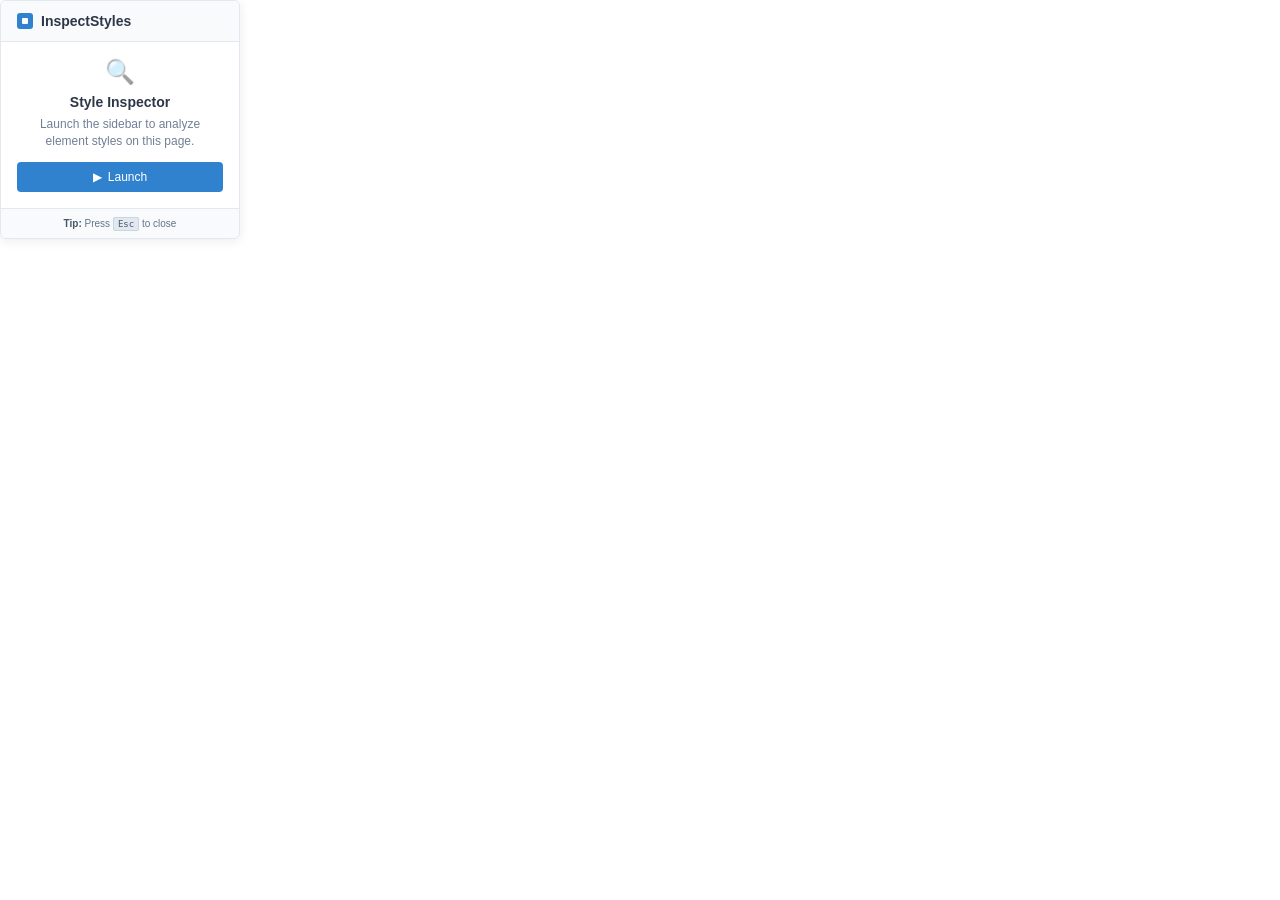
==== popup/popup.html @ 06eac2c9 "Initial commit: InspectStyles browser extension with enhanced features" ====
<!DOCTYPE html>
<html>
  <head>
    <meta charset="utf-8" />
    <link rel="stylesheet" href="popup.css" />
  </head>
  <body>
    <div class="container">
      <header class="header">
        <div class="logo">
          <div class="logo-icon"></div>
          <h1>InspectStyles</h1>
        </div>
      </header>

      <div class="content">
        <div id="instructions" class="instructions">
          <div class="icon">🔍</div>
          <h2>Style Inspector</h2>
          <p>Launch the sidebar to analyze element styles on this page.</p>
          <button id="toggleBtn" class="toggle-btn">
            <span class="btn-icon">▶</span>
            <span class="btn-text">Launch</span>
          </button>
        </div>

        <div id="activeState" class="active-state hidden">
          <div class="status-indicator">
            <div class="pulse"></div>
            <span>Inspector Active</span>
          </div>
          <p>Sidebar is open. Hover elements to preview, click to inspect.</p>
          <button id="deactivateBtn" class="deactivate-btn">
            <span class="btn-icon">⏹</span>
            <span class="btn-text">Close</span>
          </button>
        </div>
      </div>

      <footer class="footer">
        <div class="tip">
          <strong>Tip:</strong> Press <kbd>Esc</kbd> to close
        </div>
      </footer>
    </div>

    <script src="popup.js"></script>
  </body>
</html>
---- popup/popup.css ----
* {
  margin: 0;
  padding: 0;
  box-sizing: border-box;
}

body {
  width: 240px;
  font-family: -apple-system, BlinkMacSystemFont, "Segoe UI", Roboto, sans-serif;
  background: #ffffff;
  color: #333;
  overflow: hidden;
}

.container {
  background: white;
  border-radius: 6px;
  box-shadow: 0 2px 12px rgba(0, 0, 0, 0.08);
  overflow: hidden;
  border: 1px solid #e2e8f0;
}

.header {
  background: #f8fafc;
  padding: 12px 16px;
  border-bottom: 1px solid #e2e8f0;
}

.logo {
  display: flex;
  align-items: center;
  gap: 8px;
}

.logo-icon {
  width: 16px;
  height: 16px;
  background: #3182ce;
  border-radius: 3px;
  display: flex;
  align-items: center;
  justify-content: center;
}

.logo-icon::after {
  content: "";
  width: 6px;
  height: 6px;
  background: white;
  border-radius: 1px;
}

.header h1 {
  font-size: 14px;
  font-weight: 600;
  margin: 0;
  color: #2d3748;
}

.content {
  padding: 16px;
}

.instructions {
  text-align: center;
}

.instructions .icon {
  font-size: 24px;
  margin-bottom: 8px;
  opacity: 0.6;
}

.instructions h2 {
  font-size: 14px;
  font-weight: 600;
  margin-bottom: 6px;
  color: #2d3748;
}

.instructions p {
  color: #718096;
  line-height: 1.4;
  margin-bottom: 12px;
  font-size: 12px;
}

.toggle-btn {
  background: #3182ce;
  color: white;
  border: none;
  padding: 8px 12px;
  border-radius: 4px;
  cursor: pointer;
  font-size: 12px;
  font-weight: 500;
  display: flex;
  align-items: center;
  gap: 6px;
  justify-content: center;
  width: 100%;
  transition: all 0.15s ease;
}

.toggle-btn:hover {
  background: #2c5aa0;
}

.toggle-btn:active {
  background: #2a4d8d;
  transform: translateY(1px);
}

.active-state {
  text-align: center;
  animation: fadeIn 0.2s ease;
}

.active-state.hidden {
  display: none;
}

.status-indicator {
  display: flex;
  align-items: center;
  justify-content: center;
  gap: 6px;
  margin-bottom: 8px;
  padding: 8px;
  background: #f0f9ff;
  border-radius: 4px;
  border: 1px solid #e0f2fe;
}

.pulse {
  width: 6px;
  height: 6px;
  background: #10b981;
  border-radius: 50%;
  animation: pulse 2s infinite;
}

@keyframes pulse {
  0%,
  100% {
    opacity: 1;
    transform: scale(1);
  }
  50% {
    opacity: 0.5;
    transform: scale(1.2);
  }
}

.status-indicator span {
  font-weight: 500;
  color: #0369a1;
  font-size: 11px;
}

.active-state p {
  color: #718096;
  line-height: 1.4;
  margin-bottom: 12px;
  font-size: 11px;
}

.deactivate-btn {
  background: #ef4444;
  color: white;
  border: none;
  padding: 8px 12px;
  border-radius: 4px;
  cursor: pointer;
  font-size: 12px;
  font-weight: 500;
  display: flex;
  align-items: center;
  gap: 6px;
  justify-content: center;
  width: 100%;
  transition: all 0.15s ease;
}

.deactivate-btn:hover {
  background: #dc2626;
}

.deactivate-btn:active {
  background: #b91c1c;
  transform: translateY(1px);
}

.footer {
  background: #f8fafc;
  padding: 8px 12px;
  border-top: 1px solid #e2e8f0;
}

.tip {
  font-size: 10px;
  color: #64748b;
  text-align: center;
  line-height: 1.3;
}

.tip strong {
  color: #475569;
}

kbd {
  background: #e2e8f0;
  border: 1px solid #cbd5e1;
  border-radius: 2px;
  padding: 1px 4px;
  font-size: 9px;
  font-family: monospace;
  color: #475569;
}

@keyframes fadeIn {
  from {
    opacity: 0;
    transform: translateY(5px);
  }
  to {
    opacity: 1;
    transform: translateY(0);
  }
}

.btn-icon {
  font-size: 12px;
}

.btn-text {
  font-size: 12px;
}
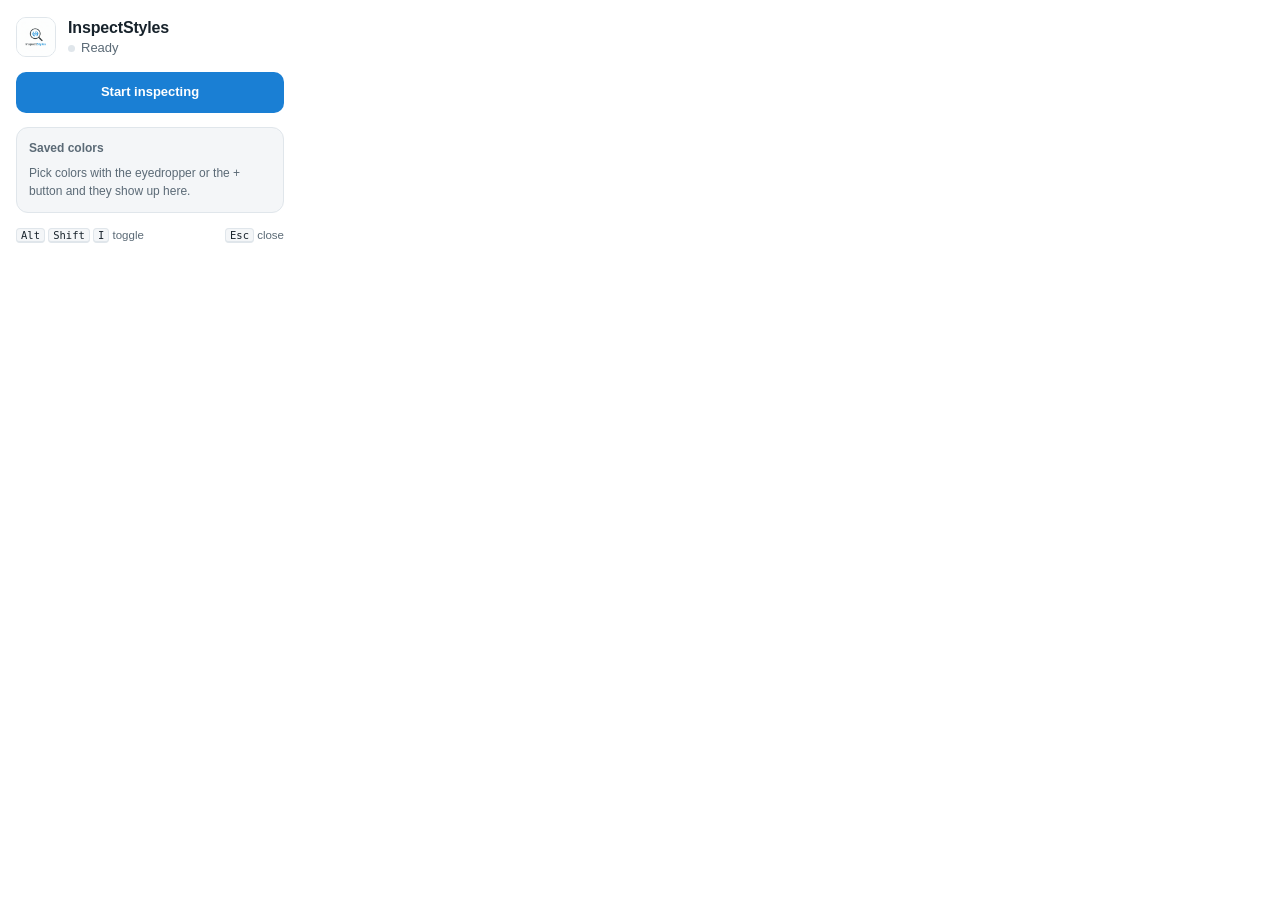
==== commit fa3ee4ff: "Remove sidebar styles and add new website structure with icon and HTML content" ====
--- a/popup/popup.html
+++ b/popup/popup.html
@@ -1,49 +1,38 @@
 <!DOCTYPE html>
-<html>
+<html lang="en">
   <head>
     <meta charset="utf-8" />
+    <meta name="viewport" content="width=device-width, initial-scale=1" />
+    <title>InspectStyles</title>
     <link rel="stylesheet" href="popup.css" />
   </head>
   <body>
-    <div class="container">
-      <header class="header">
-        <div class="logo">
-          <div class="logo-icon"></div>
+    <main class="popup">
+      <header class="top">
+        <img src="../icons/InspectStyles.png" alt="" class="logo" />
+        <div class="titles">
           <h1>InspectStyles</h1>
+          <p id="status" class="status" role="status">Ready</p>
         </div>
       </header>
 
-      <div class="content">
-        <div id="instructions" class="instructions">
-          <div class="icon">🔍</div>
-          <h2>Style Inspector</h2>
-          <p>Launch the sidebar to analyze element styles on this page.</p>
-          <button id="toggleBtn" class="toggle-btn">
-            <span class="btn-icon">▶</span>
-            <span class="btn-text">Launch</span>
-          </button>
+      <button id="toggle" class="launch" type="button">Start inspecting</button>
+      <p id="error" class="error" role="alert" hidden></p>
+
+      <section class="saved" aria-labelledby="saved-title">
+        <div class="saved-head">
+          <h2 id="saved-title">Saved colors</h2>
+          <span id="saved-count" class="count"></span>
         </div>
+        <div id="swatches" class="swatches"></div>
+        <p id="saved-empty" class="hint">Pick colors with the eyedropper or the + button and they show up here.</p>
+      </section>
 
-        <div id="activeState" class="active-state hidden">
-          <div class="status-indicator">
-            <div class="pulse"></div>
-            <span>Inspector Active</span>
-          </div>
-          <p>Sidebar is open. Hover elements to preview, click to inspect.</p>
-          <button id="deactivateBtn" class="deactivate-btn">
-            <span class="btn-icon">⏹</span>
-            <span class="btn-text">Close</span>
-          </button>
-        </div>
-      </div>
-
-      <footer class="footer">
-        <div class="tip">
-          <strong>Tip:</strong> Press <kbd>Esc</kbd> to close
-        </div>
+      <footer class="foot">
+        <span><kbd>Alt</kbd> <kbd>Shift</kbd> <kbd>I</kbd> toggle</span>
+        <span><kbd>Esc</kbd> close</span>
       </footer>
-    </div>
-
+    </main>
     <script src="popup.js"></script>
   </body>
 </html>
--- a/popup/popup.css
+++ b/popup/popup.css
@@ -1,238 +1,77 @@
-* {
-  margin: 0;
-  padding: 0;
-  box-sizing: border-box;
+:root {
+  --bg: #ffffff;
+  --ink: #17222b;
+  --muted: #5b6a76;
+  --line: #e0e6eb;
+  --soft: #f4f6f8;
+  --accent: #1a7fd4;
+  --accent-ink: #ffffff;
+  --live: #14804a;
+  --bad: #c0392b;
+  color-scheme: light dark;
 }
-
-body {
-  width: 240px;
-  font-family: -apple-system, BlinkMacSystemFont, "Segoe UI", Roboto, sans-serif;
-  background: #ffffff;
-  color: #333;
-  overflow: hidden;
-}
-
-.container {
-  background: white;
-  border-radius: 6px;
-  box-shadow: 0 2px 12px rgba(0, 0, 0, 0.08);
-  overflow: hidden;
-  border: 1px solid #e2e8f0;
-}
-
-.header {
-  background: #f8fafc;
-  padding: 12px 16px;
-  border-bottom: 1px solid #e2e8f0;
-}
-
-.logo {
-  display: flex;
-  align-items: center;
-  gap: 8px;
-}
-
-.logo-icon {
-  width: 16px;
-  height: 16px;
-  background: #3182ce;
-  border-radius: 3px;
-  display: flex;
-  align-items: center;
-  justify-content: center;
-}
-
-.logo-icon::after {
-  content: "";
-  width: 6px;
-  height: 6px;
-  background: white;
-  border-radius: 1px;
-}
-
-.header h1 {
-  font-size: 14px;
-  font-weight: 600;
-  margin: 0;
-  color: #2d3748;
-}
-
-.content {
-  padding: 16px;
-}
-
-.instructions {
-  text-align: center;
-}
-
-.instructions .icon {
-  font-size: 24px;
-  margin-bottom: 8px;
-  opacity: 0.6;
-}
-
-.instructions h2 {
-  font-size: 14px;
-  font-weight: 600;
-  margin-bottom: 6px;
-  color: #2d3748;
-}
-
-.instructions p {
-  color: #718096;
-  line-height: 1.4;
-  margin-bottom: 12px;
-  font-size: 12px;
-}
-
-.toggle-btn {
-  background: #3182ce;
-  color: white;
-  border: none;
-  padding: 8px 12px;
-  border-radius: 4px;
-  cursor: pointer;
-  font-size: 12px;
-  font-weight: 500;
-  display: flex;
-  align-items: center;
-  gap: 6px;
-  justify-content: center;
-  width: 100%;
-  transition: all 0.15s ease;
-}
-
-.toggle-btn:hover {
-  background: #2c5aa0;
-}
-
-.toggle-btn:active {
-  background: #2a4d8d;
-  transform: translateY(1px);
-}
-
-.active-state {
-  text-align: center;
-  animation: fadeIn 0.2s ease;
-}
-
-.active-state.hidden {
-  display: none;
-}
-
-.status-indicator {
-  display: flex;
-  align-items: center;
-  justify-content: center;
-  gap: 6px;
-  margin-bottom: 8px;
-  padding: 8px;
-  background: #f0f9ff;
-  border-radius: 4px;
-  border: 1px solid #e0f2fe;
-}
-
-.pulse {
-  width: 6px;
-  height: 6px;
-  background: #10b981;
-  border-radius: 50%;
-  animation: pulse 2s infinite;
-}
-
-@keyframes pulse {
-  0%,
-  100% {
-    opacity: 1;
-    transform: scale(1);
-  }
-  50% {
-    opacity: 0.5;
-    transform: scale(1.2);
+@media (prefers-color-scheme: dark) {
+  :root {
+    --bg: #0f161b;
+    --ink: #e8eef2;
+    --muted: #92a2ae;
+    --line: #26323c;
+    --soft: #172029;
+    --accent: #4aa8f5;
+    --accent-ink: #08121a;
+    --live: #4cc38a;
+    --bad: #ff7b6b;
   }
 }
 
-.status-indicator span {
-  font-weight: 500;
-  color: #0369a1;
-  font-size: 11px;
+* { box-sizing: border-box; margin: 0; }
+
+body {
+  width: 300px;
+  background: var(--bg);
+  color: var(--ink);
+  font: 13px/1.45 -apple-system, BlinkMacSystemFont, "Segoe UI", Roboto, "Helvetica Neue", Arial, sans-serif;
 }
 
-.active-state p {
-  color: #718096;
-  line-height: 1.4;
-  margin-bottom: 12px;
-  font-size: 11px;
+.popup { padding: 16px; display: flex; flex-direction: column; gap: 14px; }
+
+.top { display: flex; align-items: center; gap: 12px; }
+.logo { width: 40px; height: 40px; border-radius: 10px; border: 1px solid var(--line); background: #fff; }
+h1 { font-size: 16px; font-weight: 650; letter-spacing: -0.01em; }
+.status { color: var(--muted); display: flex; align-items: center; gap: 6px; }
+.status::before { content: ""; width: 7px; height: 7px; border-radius: 50%; background: var(--line); }
+.status.on { color: var(--live); }
+.status.on::before { background: var(--live); box-shadow: 0 0 0 3px color-mix(in srgb, var(--live) 25%, transparent); }
+
+.launch {
+  font: inherit;
+  font-weight: 650;
+  padding: 11px 14px;
+  border: 0;
+  border-radius: 10px;
+  background: var(--accent);
+  color: var(--accent-ink);
+  cursor: pointer;
+  transition: filter 0.12s;
 }
+.launch:hover { filter: brightness(1.08); }
+.launch:focus-visible, .sw:focus-visible { outline: 2px solid var(--accent); outline-offset: 2px; }
+.launch.stop { background: var(--soft); color: var(--ink); box-shadow: inset 0 0 0 1px var(--line); }
 
-.deactivate-btn {
-  background: #ef4444;
-  color: white;
-  border: none;
-  padding: 8px 12px;
-  border-radius: 4px;
-  cursor: pointer;
-  font-size: 12px;
-  font-weight: 500;
-  display: flex;
-  align-items: center;
-  gap: 6px;
-  justify-content: center;
-  width: 100%;
-  transition: all 0.15s ease;
-}
+.error { color: var(--bad); background: color-mix(in srgb, var(--bad) 12%, transparent); padding: 8px 10px; border-radius: 8px; }
+.error[hidden] { display: none; }
 
-.deactivate-btn:hover {
-  background: #dc2626;
-}
+.saved { background: var(--soft); border: 1px solid var(--line); border-radius: 12px; padding: 12px; }
+.saved-head { display: flex; justify-content: space-between; align-items: center; margin-bottom: 8px; }
+h2 { font-size: 12px; font-weight: 650; color: var(--muted); }
+.count { font-size: 11px; color: var(--muted); }
+.swatches { display: grid; grid-template-columns: repeat(8, 1fr); gap: 6px; }
+.sw { aspect-ratio: 1; border-radius: 7px; border: 1px solid var(--line); cursor: pointer; padding: 0; position: relative; }
+.sw:hover { transform: translateY(-1px); }
+.hint { color: var(--muted); font-size: 12px; }
+.hint[hidden] { display: none; }
 
-.deactivate-btn:active {
-  background: #b91c1c;
-  transform: translateY(1px);
-}
+.foot { display: flex; justify-content: space-between; color: var(--muted); font-size: 11.5px; }
+kbd { font: 10.5px ui-monospace, Menlo, Consolas, monospace; background: var(--soft); border: 1px solid var(--line); border-bottom-width: 2px; border-radius: 4px; padding: 0 4px; color: var(--ink); }
 
-.footer {
-  background: #f8fafc;
-  padding: 8px 12px;
-  border-top: 1px solid #e2e8f0;
-}
-
-.tip {
-  font-size: 10px;
-  color: #64748b;
-  text-align: center;
-  line-height: 1.3;
-}
-
-.tip strong {
-  color: #475569;
-}
-
-kbd {
-  background: #e2e8f0;
-  border: 1px solid #cbd5e1;
-  border-radius: 2px;
-  padding: 1px 4px;
-  font-size: 9px;
-  font-family: monospace;
-  color: #475569;
-}
-
-@keyframes fadeIn {
-  from {
-    opacity: 0;
-    transform: translateY(5px);
-  }
-  to {
-    opacity: 1;
-    transform: translateY(0);
-  }
-}
-
-.btn-icon {
-  font-size: 12px;
-}
-
-.btn-text {
-  font-size: 12px;
-}
+@media (prefers-reduced-motion: reduce) { * { transition: none !important; } }
